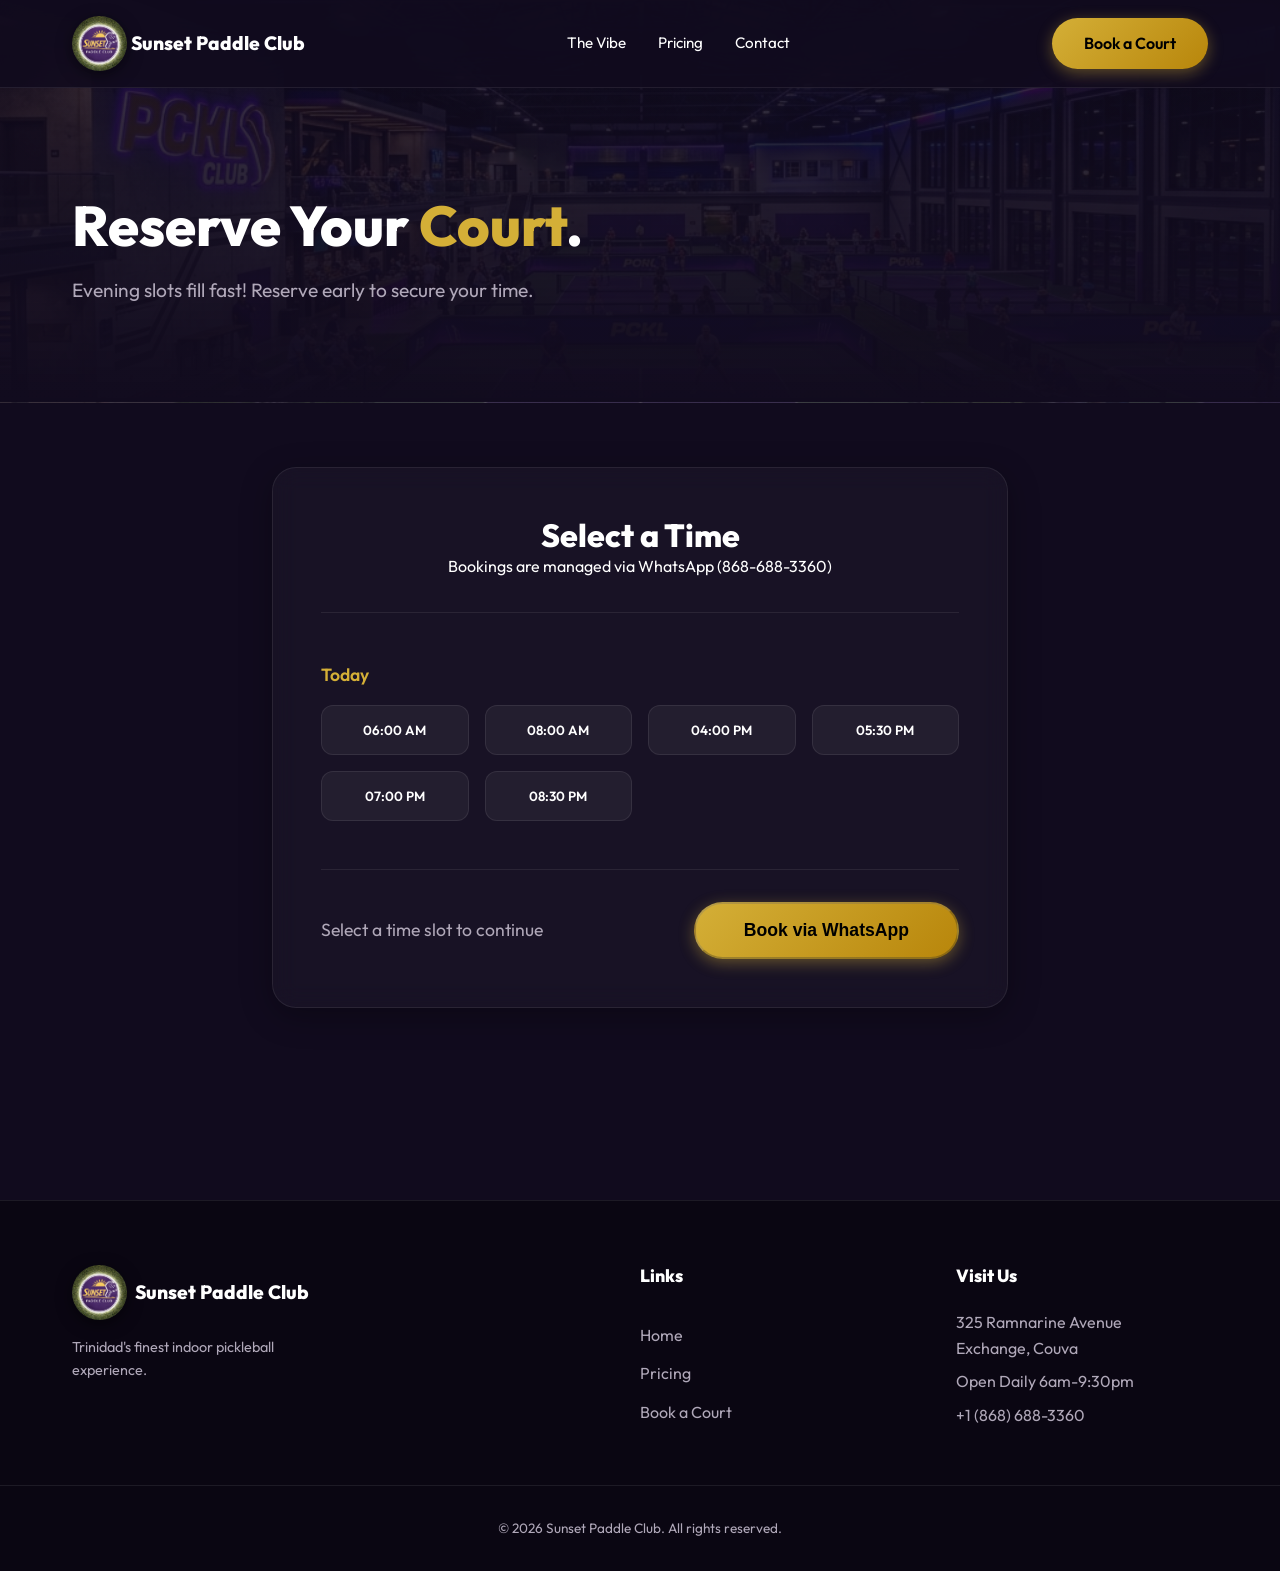
==== book.html @ b14a308b "HI" ====
<!DOCTYPE html>
<html lang="en">
<head>
    <meta charset="UTF-8">
    <meta name="viewport" content="width=device-width, initial-scale=1.0">
    <title>Book a Court | Sunset Paddle Club</title>
    <link rel="preconnect" href="https://fonts.googleapis.com">
    <link rel="preconnect" href="https://fonts.gstatic.com" crossorigin>
    <link href="https://fonts.googleapis.com/css2?family=Outfit:wght@300;400;600;800&display=swap" rel="stylesheet">
    <link rel="stylesheet" href="styles.css">
</head>
<body>
    <nav id="navbar" class="glass-nav scrolled">
        <div class="nav-container">
            <div class="logo">
                <a href="index.html" style="text-decoration:none; display:flex; gap:4px; align-items: center;">
                    <div class="logo-img"></div>
                    <span class="logo-text">Sunset Paddle Club</span>
                </a>
            </div>
            <div class="nav-links">
                <a href="index.html">The Vibe</a>
                <a href="pricing.html">Pricing</a>
                <a href="contact.html">Contact</a>
            </div>
            <a href="book.html" class="btn btn-primary" style="color: #000;">Book a Court</a>
        </div>
    </nav>

    <div class="page-header">
        <div class="container text-center fade-up">
            <h1 class="page-title">Reserve Your <span class="text-gold">Court</span>.</h1>
            <p class="page-subtitle">Evening slots fill fast! Reserve early to secure your time.</p>
        </div>
    </div>

    <section class="section pt-0">
        <div class="container booking-container fade-up delay-1">
            <div class="glass-card booking-card">
                <div class="booking-header">
                    <h3>Select a Time</h3>
                    <p class="text-muted">Bookings are managed via WhatsApp (868-688-3360)</p>
                </div>
                
                <div class="calendar-grid">
                    <div class="calendar-day">
                        <div class="day-name">Today</div>
                        <div class="time-slots">
                            <button class="slot-btn" data-time="06:00 AM">06:00 AM</button>
                            <button class="slot-btn" data-time="08:00 AM">08:00 AM</button>
                            <button class="slot-btn" data-time="04:00 PM">04:00 PM</button>
                            <button class="slot-btn" data-time="05:30 PM">05:30 PM</button>
                            <button class="slot-btn" data-time="07:00 PM">07:00 PM</button>
                            <button class="slot-btn" data-time="08:30 PM">08:30 PM</button>
                        </div>
                    </div>
                </div>

                <div class="booking-footer">
                    <div class="selected-time-display">
                        Select a time slot to continue
                    </div>
                    <button id="whatsapp-book-btn" class="btn btn-primary btn-large" disabled>
                        Book via WhatsApp
                    </button>
                </div>
            </div>
        </div>
    </section>

    <footer class="footer mt-large">
        <div class="container footer-grid">
            <div class="footer-brand">
                <div class="logo">
                    <div class="logo-img"></div>
                    <span class="logo-text">Sunset Paddle Club</span>
                </div>
                <p class="footer-desc">Trinidad's finest indoor pickleball experience.</p>
            </div>
            <div class="footer-links">
                <h3>Links</h3>
                <a href="index.html">Home</a>
                <a href="pricing.html">Pricing</a>
                <a href="book.html">Book a Court</a>
            </div>
            <div class="footer-contact">
                <h3>Visit Us</h3>
                <p>325 Ramnarine Avenue<br>Exchange, Couva</p>
                <p>Open Daily 6am-9:30pm</p>
                <p>+1 (868) 688-3360</p>
            </div>
        </div>
        <div class="footer-bottom">
            <p>&copy; 2026 Sunset Paddle Club. All rights reserved.</p>
        </div>
    </footer>

    <script src="script.js"></script>
</body>
</html>
---- styles.css ----
:root {
    /* Brand Colors */
    --primary-bg: #110B1E;
    --secondary-bg: #1A0F2E;
    --gold: #D4AF37;
    --gold-glow: rgba(212, 175, 55, 0.4);
    --purple-light: #5B3C88;
    --purple-glow: rgba(91, 60, 136, 0.4);
    
    /* Text Colors */
    --text-main: #FFFFFF;
    --text-muted: #B0A8B9;
    
    /* UI Elements */
    --glass-bg: rgba(255, 255, 255, 0.03);
    --glass-border: rgba(255, 255, 255, 0.08);
    --glass-shadow: 0 8px 32px 0 rgba(0, 0, 0, 0.3);
    
    /* Typography */
    --font-main: 'Outfit', sans-serif;
}

* {
    margin: 0;
    padding: 0;
    box-sizing: border-box;
}

html {
    scroll-behavior: smooth;
}

body {
    font-family: var(--font-main);
    background-color: var(--primary-bg);
    color: var(--text-main);
    line-height: 1.6;
    overflow-x: hidden;
}

/* Utilities */
.text-gold {
    color: var(--gold);
}

.container {
    max-width: 1200px;
    margin: 0 auto;
    padding: 0 2rem;
}

.mx-auto {
    margin-left: auto;
    margin-right: auto;
}

.mt-large {
    margin-top: 4rem;
}

/* Typography */
h1, h2, h3 {
    line-height: 1.2;
    font-weight: 800;
}

/* Buttons */
.btn {
    display: inline-block;
    padding: 0.8rem 2rem;
    border-radius: 50px;
    font-weight: 600;
    text-decoration: none;
    transition: all 0.3s ease;
    cursor: pointer;
    font-size: 1rem;
}

.btn-primary {
    background: linear-gradient(135deg, var(--gold), #B8860B);
    color: #000;
    box-shadow: 0 4px 15px var(--gold-glow);
}

.btn-primary:hover {
    transform: translateY(-2px);
    box-shadow: 0 6px 20px var(--gold-glow);
}

.btn-outline {
    background: transparent;
    color: var(--text-main);
    border: 1px solid var(--glass-border);
    backdrop-filter: blur(10px);
}

.btn-outline:hover {
    background: rgba(255, 255, 255, 0.1);
    border-color: var(--gold);
}

.btn-text {
    color: var(--text-main);
    padding: 0.8rem 1rem;
}

.btn-text:hover {
    color: var(--gold);
}

.btn-large {
    padding: 1rem 3rem;
    font-size: 1.1rem;
}

/* Glassmorphism */
.glass-card {
    background: var(--glass-bg);
    border: 1px solid var(--glass-border);
    backdrop-filter: blur(12px);
    -webkit-backdrop-filter: blur(12px);
    border-radius: 24px;
    overflow: hidden;
    box-shadow: var(--glass-shadow);
}

/* Navbar */
.glass-nav {
    position: fixed;
    top: 0;
    left: 0;
    width: 100%;
    z-index: 1000;
    padding: 1.5rem 0;
    transition: all 0.4s ease;
}

.glass-nav.scrolled {
    background: rgba(17, 11, 30, 0.85);
    backdrop-filter: blur(20px);
    -webkit-backdrop-filter: blur(20px);
    border-bottom: 1px solid var(--glass-border);
    padding: 1rem 0;
}

.nav-container {
    max-width: 1200px;
    margin: 0 auto;
    padding: 0 2rem;
    display: flex;
    justify-content: space-between;
    align-items: center;
}

.logo a, .logo {
    display: flex;
    align-items: center;
    gap: 8px;
    text-decoration: none;
    white-space: nowrap;
}

.logo-text {
    font-weight: 800;
    font-size: 1.2rem;
    color: var(--text-main);
    white-space: nowrap;
}

.logo-img {
    width: 55px;
    height: 55px;
    border-radius: 50%;
    background-image: url('images/logo.png');
    background-position: center;
    background-size: cover;
    flex-shrink: 0;
    box-shadow: 0 4px 15px rgba(0,0,0,0.5);
}

.nav-links {
    display: flex;
    gap: 2rem;
}

.nav-links a {
    color: var(--text-main);
    text-decoration: none;
    font-weight: 400;
    font-size: 0.95rem;
    transition: color 0.3s;
}

.nav-links a:hover {
    color: var(--gold);
}

/* Hero Section */
.hero {
    position: relative;
    height: 100vh;
    display: flex;
    align-items: center;
    justify-content: center;
    overflow: hidden;
}

.hero-video {
    position: absolute;
    top: 50%;
    left: 50%;
    min-width: 100%;
    min-height: 100%;
    width: auto;
    height: auto;
    transform: translateX(-50%) translateY(-50%);
    z-index: 1;
    object-fit: cover;
}

.hero-overlay {
    position: absolute;
    top: 0;
    left: 0;
    width: 100%;
    height: 100%;
    background: linear-gradient(180deg, rgba(17,11,30,0.3) 0%, rgba(17,11,30,0.9) 100%);
    z-index: 2;
}

.hero-content {
    position: relative;
    z-index: 3;
    text-align: center;
    max-width: 800px;
    padding: 0 2rem;
}

.hero-title {
    font-size: 4.5rem;
    margin-bottom: 1.5rem;
    text-shadow: 0 10px 30px rgba(0,0,0,0.5);
}

.hero-subtitle {
    font-size: 1.2rem;
    color: var(--text-muted);
    margin-bottom: 2.5rem;
    font-weight: 300;
}

.hero-actions {
    display: flex;
    gap: 1rem;
    justify-content: center;
    align-items: center;
}

.scroll-indicator {
    position: absolute;
    bottom: 2rem;
    left: 50%;
    transform: translateX(-50%);
    z-index: 3;
    animation: bounce 2s infinite;
}

.mouse {
    width: 30px;
    height: 50px;
    border: 2px solid var(--text-muted);
    border-radius: 20px;
    position: relative;
}

.mouse::before {
    content: '';
    position: absolute;
    top: 10px;
    left: 50%;
    transform: translateX(-50%);
    width: 4px;
    height: 8px;
    background: var(--gold);
    border-radius: 2px;
}

/* Sections */
.section {
    padding: 8rem 0;
    position: relative;
}

.section-dark {
    background-color: var(--secondary-bg);
}

.section-grid {
    display: grid;
    grid-template-columns: 1fr 1fr;
    gap: 4rem;
    align-items: center;
}

.section-grid.reverse {
    direction: rtl;
}

.section-grid.reverse > * {
    direction: ltr;
}

.content-block {
    max-width: 500px;
}

.center-content {
    text-align: center;
    max-width: 700px;
}

.section-tag {
    color: var(--gold);
    text-transform: uppercase;
    letter-spacing: 2px;
    font-size: 0.85rem;
    font-weight: 600;
    margin-bottom: 1rem;
    display: inline-block;
    padding: 0.3rem 1rem;
    border-radius: 20px;
    background: var(--glass-bg);
    border: 1px solid var(--glass-border);
}

.section-title {
    font-size: 3rem;
    margin-bottom: 1.5rem;
}

.section-text {
    color: var(--text-muted);
    font-size: 1.1rem;
    margin-bottom: 2rem;
}

/* Image Blocks */
.image-block {
    position: relative;
    padding: 1rem;
}

.image-block img {
    width: 100%;
    height: auto;
    border-radius: 16px;
    display: block;
    box-shadow: 0 10px 40px rgba(0,0,0,0.4);
    transition: transform 0.5s ease;
}

.image-block:hover img {
    transform: scale(1.02);
}

.full-width-image {
    margin-left: 2rem;
    margin-right: 2rem;
    padding: 1rem;
    max-height: 600px;
}

.full-width-image img {
    width: 100%;
    height: 100%;
    object-fit: cover;
    border-radius: 16px;
}

/* Features & Stats */
.feature-list {
    list-style: none;
}

.feature-list li {
    padding: 1rem 0;
    border-bottom: 1px solid var(--glass-border);
    color: var(--text-main);
    display: flex;
    align-items: center;
    gap: 1rem;
}

.feature-list li::before {
    content: '→';
    color: var(--gold);
}

.stats-grid {
    display: grid;
    grid-template-columns: repeat(3, 1fr);
    gap: 1.5rem;
    margin-top: 3rem;
}

.stat-item {
    display: flex;
    flex-direction: column;
    padding: 1.5rem;
    background: var(--glass-bg);
    border: 1px solid var(--glass-border);
    border-radius: 16px;
    text-align: center;
}

.stat-number {
    font-size: 2.5rem;
    font-weight: 800;
    color: var(--gold);
    line-height: 1;
    margin-bottom: 0.5rem;
}

.stat-label {
    font-size: 0.85rem;
    color: var(--text-muted);
    text-transform: uppercase;
    letter-spacing: 1px;
}

/* CTA Section */
.cta-section {
    padding: 6rem 0;
    background: linear-gradient(0deg, var(--primary-bg) 0%, var(--secondary-bg) 100%);
}

.cta-card {
    text-align: center;
    padding: 4rem 2rem;
    position: relative;
    overflow: hidden;
}

.cta-card::before {
    content: '';
    position: absolute;
    top: -50%;
    left: -50%;
    width: 200%;
    height: 200%;
    background: radial-gradient(circle at center, var(--purple-glow) 0%, transparent 50%);
    z-index: 0;
    pointer-events: none;
}

.cta-card > * {
    position: relative;
    z-index: 1;
}

.cta-card h2 {
    font-size: 2.5rem;
    margin-bottom: 1rem;
}

.cta-card p {
    color: var(--text-muted);
    margin-bottom: 2rem;
    font-size: 1.1rem;
}

/* Footer */
.footer {
    border-top: 1px solid var(--glass-border);
    padding: 4rem 0 2rem;
    background-color: #0A0612;
}

.footer-grid {
    display: grid;
    grid-template-columns: 2fr 1fr 1fr;
    gap: 4rem;
    margin-bottom: 3rem;
}

.footer-desc {
    color: var(--text-muted);
    margin-top: 1rem;
    font-size: 0.9rem;
    max-width: 250px;
}

.footer h3 {
    font-size: 1.1rem;
    margin-bottom: 1.5rem;
    color: var(--text-main);
}

.footer-links {
    display: flex;
    flex-direction: column;
    gap: 0.8rem;
}

.footer-links a {
    color: var(--text-muted);
    text-decoration: none;
    transition: color 0.3s;
}

.footer-links a:hover {
    color: var(--gold);
}

.footer-contact p {
    color: var(--text-muted);
    margin-bottom: 0.5rem;
}

.footer-bottom {
    text-align: center;
    padding-top: 2rem;
    border-top: 1px solid var(--glass-border);
    color: var(--text-muted);
    font-size: 0.85rem;
}

/* Animations */
@keyframes bounce {
    0%, 20%, 50%, 80%, 100% { transform: translateY(0); }
    40% { transform: translateY(-10px); }
    60% { transform: translateY(-5px); }
}

.animate-on-load {
    animation: fadeUp 1s cubic-bezier(0.16, 1, 0.3, 1) forwards;
}

@keyframes fadeUp {
    from {
        opacity: 0;
        transform: translateY(30px);
    }
    to {
        opacity: 1;
        transform: translateY(0);
    }
}

/* Scroll Animations */
.fade-up, .slide-left, .slide-right {
    opacity: 0;
    transition: opacity 0.8s ease-out, transform 0.8s cubic-bezier(0.16, 1, 0.3, 1);
}

.fade-up {
    transform: translateY(40px);
}

.slide-left {
    transform: translateX(-40px);
}

.slide-right {
    transform: translateX(40px);
}

.is-visible {
    opacity: 1;
    transform: translate(0);
}

.delay-1 { transition-delay: 0.2s; }
.delay-2 { transition-delay: 0.4s; }

/* Page Headers (Subpages) */
.page-header {
    padding: 12rem 0 6rem;
    background: linear-gradient(180deg, rgba(17,11,30,0.8) 0%, var(--primary-bg) 100%), url('images/hero-court.png');
    background-size: cover;
    background-position: center;
    border-bottom: 1px solid var(--glass-border);
}

.page-title {
    font-size: 3.5rem;
    margin-bottom: 1rem;
}

.page-subtitle {
    font-size: 1.2rem;
    color: var(--text-muted);
}

.pt-0 {
    padding-top: 4rem;
}

.mb-2 {
    margin-bottom: 2rem;
}

.mt-1 {
    margin-top: 1rem;
}

/* Pricing Grid */
.pricing-grid {
    display: grid;
    grid-template-columns: repeat(auto-fit, minmax(350px, 1fr));
    gap: 3rem;
    justify-content: center;
    max-width: 900px;
    margin: 0 auto;
}

.pricing-card {
    padding: 3rem 2.5rem;
    text-align: center;
    position: relative;
    transition: transform 0.4s ease;
}

.pricing-card:hover {
    transform: translateY(-10px);
}

.premium-card {
    background: linear-gradient(180deg, rgba(212, 175, 55, 0.08) 0%, var(--glass-bg) 100%);
    border-color: rgba(212, 175, 55, 0.3);
    box-shadow: 0 15px 45px rgba(212, 175, 55, 0.1);
}

.popular-badge {
    position: absolute;
    top: 0;
    left: 50%;
    transform: translate(-50%, -50%);
    background: var(--gold);
    color: #000;
    padding: 0.4rem 1.2rem;
    border-radius: 20px;
    font-size: 0.8rem;
    font-weight: 800;
    text-transform: uppercase;
    letter-spacing: 1px;
}

.tier-name {
    font-size: 1.5rem;
    margin-bottom: 1rem;
}

.tier-price {
    font-size: 3.5rem;
    font-weight: 800;
    color: var(--text-main);
    line-height: 1;
    margin-bottom: 1rem;
}

.tier-period {
    font-size: 1rem;
    color: var(--text-muted);
    font-weight: 400;
}

.tier-desc {
    color: var(--text-muted);
    margin-bottom: 2rem;
    min-height: 48px;
}

.pricing-features {
    text-align: left;
    margin-bottom: 2.5rem;
}

.pricing-features li {
    padding: 0.8rem 0;
    font-size: 0.95rem;
}

.btn-full {
    display: block;
    width: 100%;
}

/* Booking Interface */
.booking-container {
    max-width: 800px;
}

.booking-card {
    padding: 3rem;
}

.booking-header {
    text-align: center;
    margin-bottom: 3rem;
    padding-bottom: 2rem;
    border-bottom: 1px solid var(--glass-border);
}

.booking-header h3 {
    font-size: 2rem;
}

.calendar-grid {
    display: flex;
    flex-direction: column;
    gap: 2rem;
    margin-bottom: 3rem;
}

.day-name {
    font-weight: 600;
    color: var(--gold);
    margin-bottom: 1rem;
    font-size: 1.1rem;
}

.time-slots {
    display: grid;
    grid-template-columns: repeat(auto-fill, minmax(120px, 1fr));
    gap: 1rem;
}

.slot-btn {
    background: rgba(255, 255, 255, 0.05);
    border: 1px solid var(--glass-border);
    color: var(--text-main);
    padding: 1rem;
    border-radius: 12px;
    font-family: var(--font-main);
    font-weight: 600;
    cursor: pointer;
    transition: all 0.2s ease;
}

.slot-btn:hover {
    background: rgba(255, 255, 255, 0.1);
}

.slot-btn.selected {
    background: var(--gold);
    color: #000;
    border-color: var(--gold);
}

.booking-footer {
    display: flex;
    justify-content: space-between;
    align-items: center;
    border-top: 1px solid var(--glass-border);
    padding-top: 2rem;
}

.selected-time-display {
    font-size: 1.1rem;
    color: var(--text-muted);
}

.selected-time-display.active {
    color: var(--text-main);
    font-weight: 600;
}

/* Contact Page */
.contact-item {
    display: flex;
    gap: 1.5rem;
    margin-bottom: 2rem;
}

.contact-icon {
    font-size: 1.5rem;
    background: var(--glass-bg);
    border: 1px solid var(--glass-border);
    width: 50px;
    height: 50px;
    display: flex;
    align-items: center;
    justify-content: center;
    border-radius: 50%;
}

.contact-info-card {
    padding: 3rem;
}

.contact-form {
    padding: 3rem;
}

.form-group {
    margin-bottom: 1.5rem;
}

.form-group label {
    display: block;
    margin-bottom: 0.5rem;
    color: var(--text-muted);
    font-size: 0.9rem;
}

.form-control {
    width: 100%;
    padding: 1rem;
    background: rgba(0, 0, 0, 0.2);
    border: 1px solid var(--glass-border);
    border-radius: 12px;
    color: var(--text-main);
    font-family: var(--font-main);
    font-size: 1rem;
    transition: border-color 0.3s;
}

.form-control:focus {
    outline: none;
    border-color: var(--gold);
}

/* Responsive Design */
@media (max-width: 992px) {
    .section-grid {
        grid-template-columns: 1fr;
        gap: 3rem;
    }
    
    .section-grid.reverse > .content-block {
        order: 2;
    }
    .section-grid.reverse > .image-block {
        order: 1;
    }

    .hero-title {
        font-size: 3.5rem;
    }
    
    .footer-grid {
        grid-template-columns: 1fr 1fr;
    }
}

@media (max-width: 768px) {
    .nav-links {
        display: none; /* simple hidden for mobile mock */
    }
    
    .hero-title {
        font-size: 2.8rem;
    }
    
    .section-title {
        font-size: 2.2rem;
    }
    
    .stats-grid {
        grid-template-columns: 1fr;
    }
    
    .footer-grid {
        grid-template-columns: 1fr;
        gap: 2rem;
    }
    
    .full-width-image {
        margin-left: 0;
        margin-right: 0;
    }
}
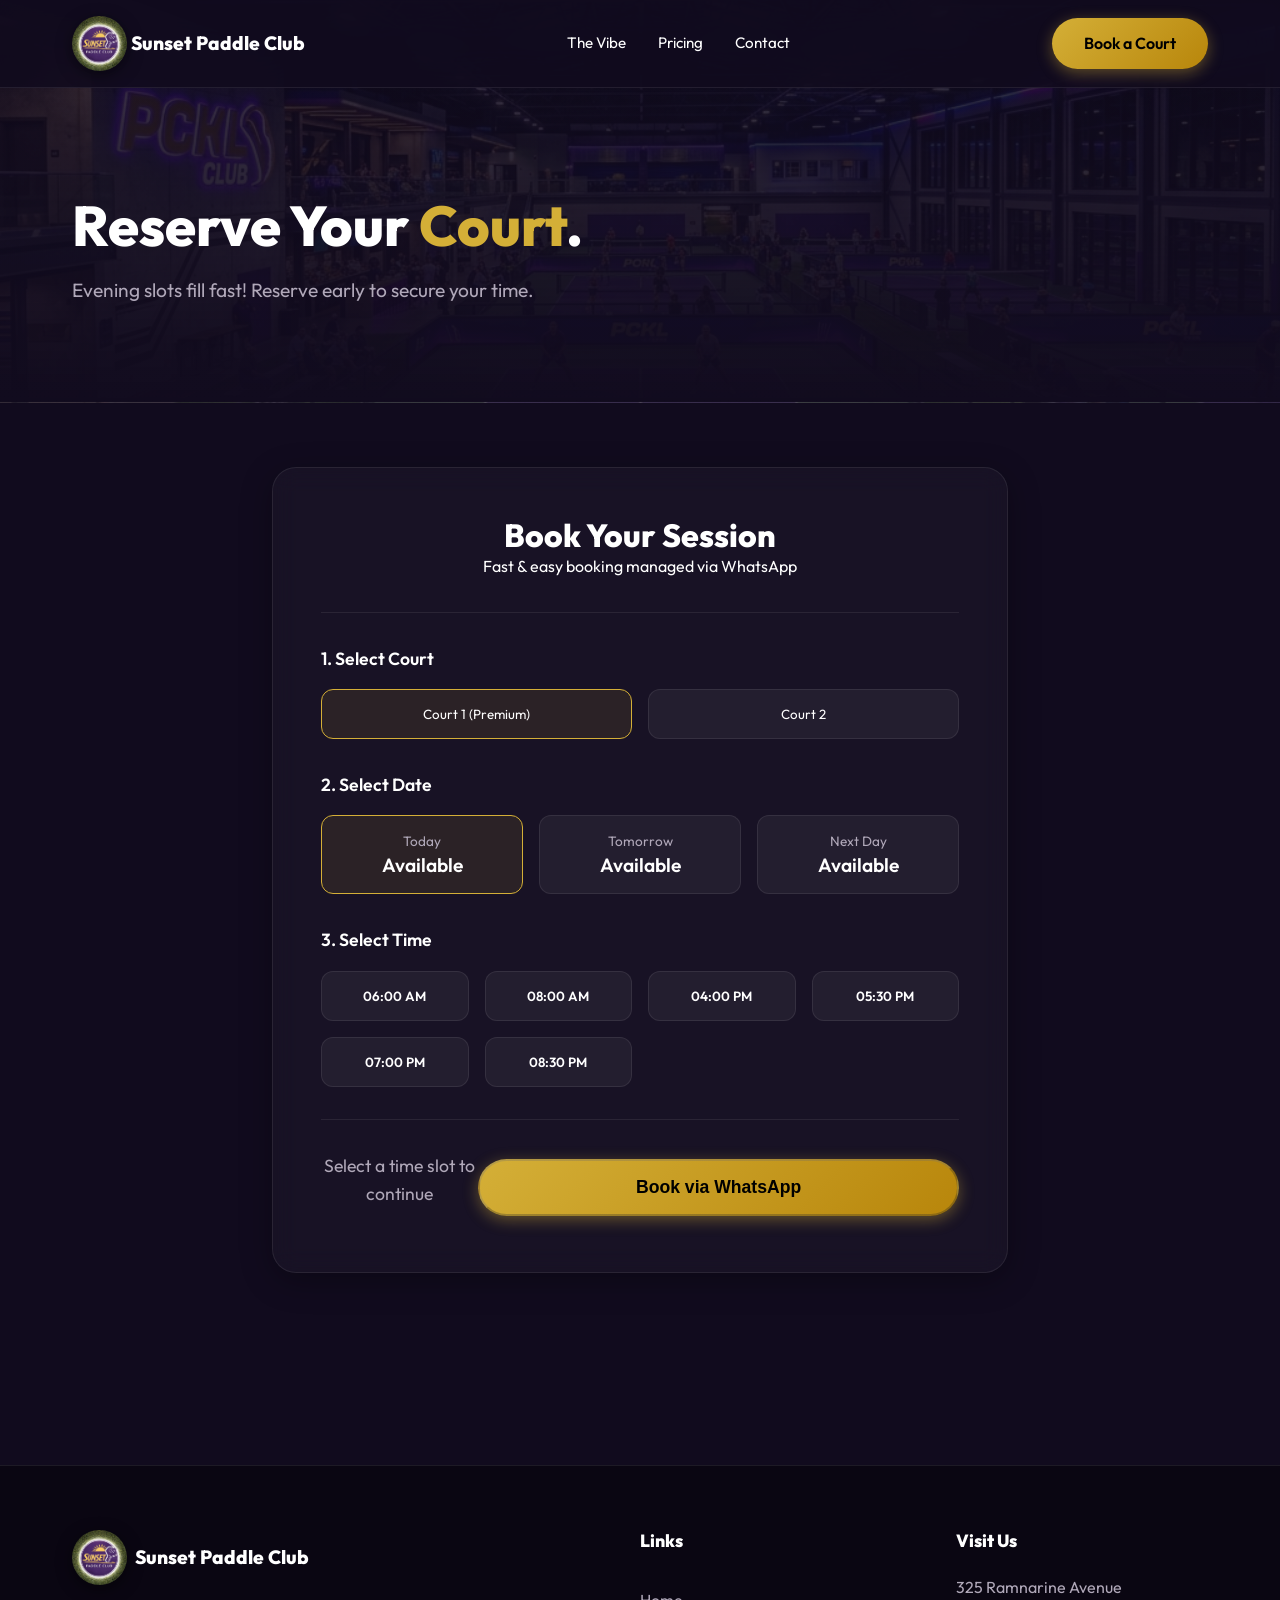
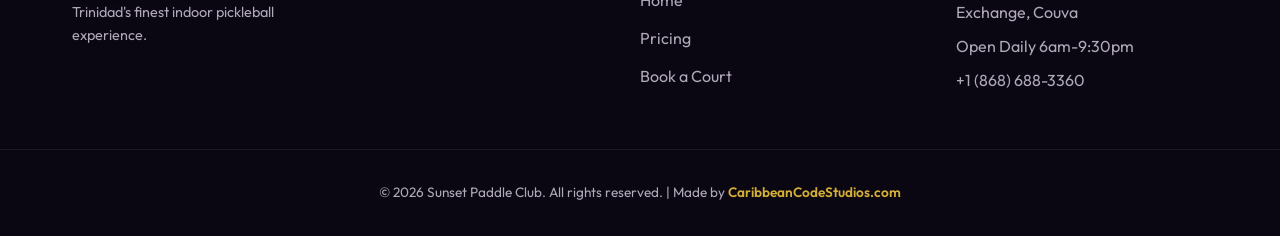
==== commit 019f2aed: "HI" ====
--- a/book.html
+++ b/book.html
@@ -37,30 +37,45 @@
     <section class="section pt-0">
         <div class="container booking-container fade-up delay-1">
             <div class="glass-card booking-card">
-                <div class="booking-header">
-                    <h3>Select a Time</h3>
-                    <p class="text-muted">Bookings are managed via WhatsApp (868-688-3360)</p>
+                <div class="booking-header text-center" style="margin-bottom: 2rem;">
+                    <h3>Book Your Session</h3>
+                    <p class="text-muted">Fast & easy booking managed via WhatsApp</p>
                 </div>
                 
-                <div class="calendar-grid">
-                    <div class="calendar-day">
-                        <div class="day-name">Today</div>
-                        <div class="time-slots">
-                            <button class="slot-btn" data-time="06:00 AM">06:00 AM</button>
-                            <button class="slot-btn" data-time="08:00 AM">08:00 AM</button>
-                            <button class="slot-btn" data-time="04:00 PM">04:00 PM</button>
-                            <button class="slot-btn" data-time="05:30 PM">05:30 PM</button>
-                            <button class="slot-btn" data-time="07:00 PM">07:00 PM</button>
-                            <button class="slot-btn" data-time="08:30 PM">08:30 PM</button>
-                        </div>
+                <div class="booking-section">
+                    <h4 class="booking-step">1. Select Court</h4>
+                    <div class="options-grid">
+                        <button class="option-btn active">Court 1 (Premium)</button>
+                        <button class="option-btn">Court 2</button>
                     </div>
                 </div>
 
-                <div class="booking-footer">
-                    <div class="selected-time-display">
+                <div class="booking-section mt-4">
+                    <h4 class="booking-step">2. Select Date</h4>
+                    <div class="options-grid dates-grid">
+                        <button class="option-btn active"><span>Today</span><strong>Available</strong></button>
+                        <button class="option-btn"><span>Tomorrow</span><strong>Available</strong></button>
+                        <button class="option-btn"><span>Next Day</span><strong>Available</strong></button>
+                    </div>
+                </div>
+
+                <div class="booking-section mt-4">
+                    <h4 class="booking-step">3. Select Time</h4>
+                    <div class="time-slots">
+                        <button class="slot-btn" data-time="06:00 AM">06:00 AM</button>
+                        <button class="slot-btn" data-time="08:00 AM">08:00 AM</button>
+                        <button class="slot-btn" data-time="04:00 PM">04:00 PM</button>
+                        <button class="slot-btn" data-time="05:30 PM">05:30 PM</button>
+                        <button class="slot-btn" data-time="07:00 PM">07:00 PM</button>
+                        <button class="slot-btn" data-time="08:30 PM">08:30 PM</button>
+                    </div>
+                </div>
+
+                <div class="booking-footer" style="margin-top: 2rem;">
+                    <div class="selected-time-display" style="text-align: center; margin-bottom: 1rem;">
                         Select a time slot to continue
                     </div>
-                    <button id="whatsapp-book-btn" class="btn btn-primary btn-large" disabled>
+                    <button id="whatsapp-book-btn" class="btn btn-primary btn-large" style="width: 100%;" disabled>
                         Book via WhatsApp
                     </button>
                 </div>
@@ -91,7 +106,7 @@
             </div>
         </div>
         <div class="footer-bottom">
-            <p>&copy; 2026 Sunset Paddle Club. All rights reserved.</p>
+            <p>&copy; 2026 Sunset Paddle Club. All rights reserved. | Made by <a href="https://CaribbeanCodeStudios.com" target="_blank" style="color: var(--gold); text-decoration: none; font-weight: 600;">CaribbeanCodeStudios.com</a></p>
         </div>
     </footer>
 
--- a/styles.css
+++ b/styles.css
@@ -706,18 +706,56 @@
     font-size: 2rem;
 }
 
-.calendar-grid {
+.booking-section {
+    margin-bottom: 2rem;
+}
+
+.booking-step {
+    font-size: 1.1rem;
+    color: var(--text-main);
+    margin-bottom: 1rem;
+    font-weight: 600;
+}
+
+.options-grid {
+    display: grid;
+    grid-template-columns: 1fr 1fr;
+    gap: 1rem;
+}
+
+.dates-grid {
+    grid-template-columns: repeat(3, 1fr);
+}
+
+.option-btn {
+    background: rgba(255, 255, 255, 0.05);
+    border: 1px solid var(--glass-border);
+    border-radius: 12px;
+    padding: 1rem;
+    color: var(--text-main);
+    font-family: var(--font-main);
+    cursor: pointer;
+    transition: all 0.3s ease;
     display: flex;
     flex-direction: column;
-    gap: 2rem;
-    margin-bottom: 3rem;
-}
-
-.day-name {
+    align-items: center;
+    justify-content: center;
+}
+
+.option-btn span {
+    font-size: 0.85rem;
+    color: var(--text-muted);
+}
+
+.option-btn strong {
+    font-size: 1.2rem;
+    margin-top: 0.2rem;
     font-weight: 600;
-    color: var(--gold);
-    margin-bottom: 1rem;
-    font-size: 1.1rem;
+}
+
+.option-btn:hover, .option-btn.active {
+    background: rgba(212, 175, 55, 0.1);
+    border-color: var(--gold);
 }
 
 .time-slots {
@@ -849,6 +887,20 @@
         display: none; /* simple hidden for mobile mock */
     }
     
+    .nav-container .btn {
+        padding: 0.5rem 1rem;
+        font-size: 0.85rem;
+    }
+
+    .logo-text {
+        font-size: 1rem;
+    }
+
+    .logo-img {
+        width: 40px;
+        height: 40px;
+    }
+    
     .hero-title {
         font-size: 2.8rem;
     }
